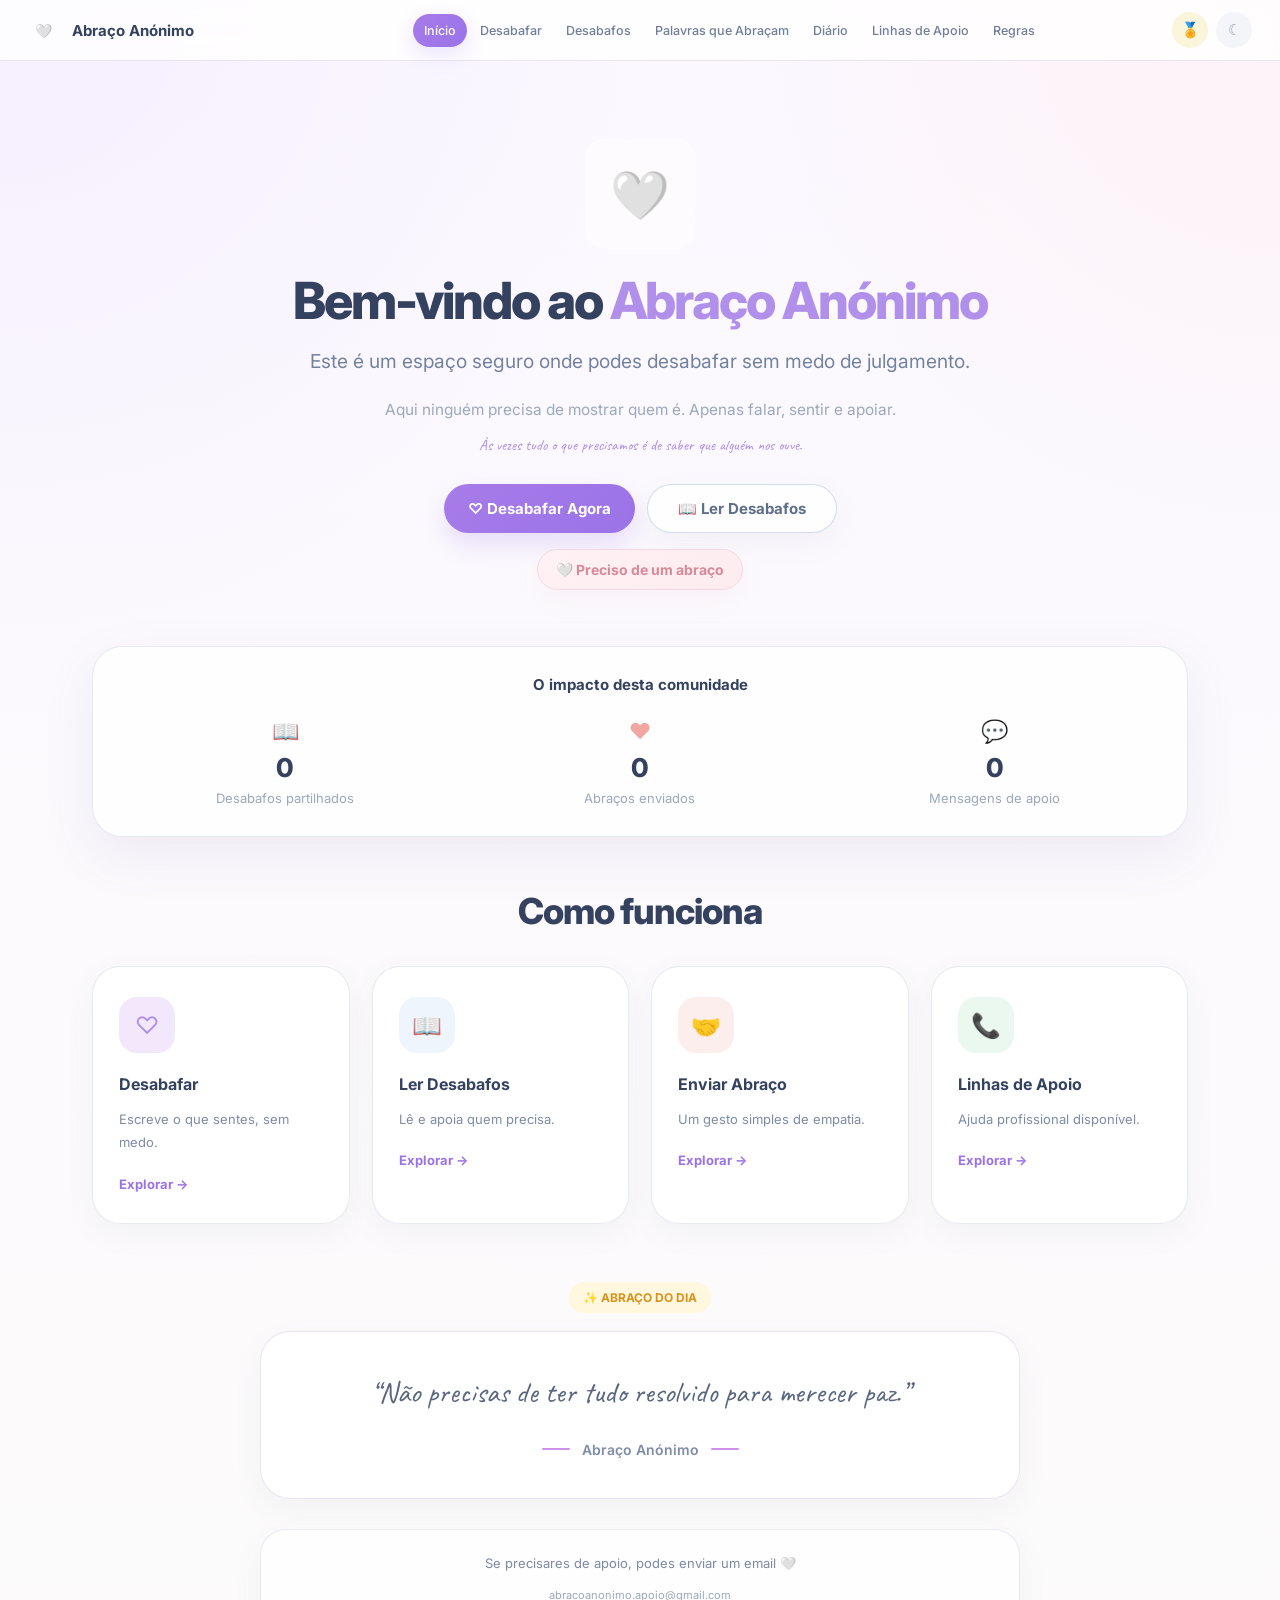
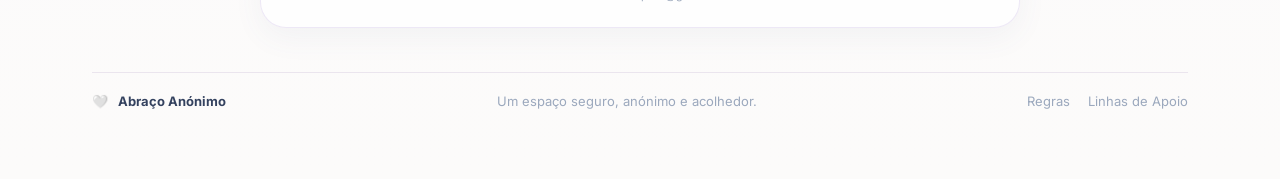
==== index.html @ b9cc1e2c "Update index.html" ====
<!DOCTYPE html>
<html lang="pt">
<head>
  <meta charset="UTF-8" />
  <meta name="viewport" content="width=device-width, initial-scale=1.0" />
  <title>Abraço Anónimo</title>
  <link rel="preconnect" href="https://fonts.googleapis.com">
  <link rel="preconnect" href="https://fonts.gstatic.com" crossorigin>
  <link href="https://fonts.googleapis.com/css2?family=Inter:wght@400;500;600;700;800&family=Caveat:wght@500;600;700&display=swap" rel="stylesheet">

  <style>
    :root {
      --bg-1: #fcfbfa;
      --bg-2: #fbf8ff;
      --text: #34425f;
      --muted: #72829f;
      --muted-2: #9ba8bd;
      --purple: #a27be8;
      --purple-2: #9568e6;
      --purple-soft: #f3e8fb;
      --pink-soft: #fff1f5;
      --pink-border: #f4d8df;
      --blue-soft: #eef5fc;
      --green-soft: #eaf8ef;
      --shadow: 0 18px 50px rgba(119, 95, 168, 0.10);
      --shadow-soft: 0 10px 30px rgba(87, 104, 139, 0.06);
      --card-border: rgba(221, 226, 236, 0.72);
    }

    * {
      box-sizing: border-box;
    }

    html {
      scroll-behavior: smooth;
    }

    body {
      margin: 0;
      font-family: "Inter", sans-serif;
      color: var(--text);
      background:
        radial-gradient(circle at top left, rgba(244,236,255,0.75), transparent 30%),
        radial-gradient(circle at top right, rgba(255,239,243,0.7), transparent 25%),
        linear-gradient(180deg, var(--bg-2) 0%, var(--bg-1) 100%);
      min-height: 100vh;
    }

    .topbar {
      position: sticky;
      top: 0;
      z-index: 60;
      background: rgba(255,255,255,0.78);
      backdrop-filter: blur(14px);
      border-bottom: 1px solid rgba(223, 216, 236, 0.65);
    }

    .nav {
      max-width: 1280px;
      margin: 0 auto;
      padding: 12px 28px;
      display: flex;
      align-items: center;
      justify-content: space-between;
      gap: 34px;
    }

    .brand {
      display: flex;
      align-items: center;
      gap: 14px;
      min-width: 260px;
    }

    .brand-logo {
      width: 30px;
      height: 30px;
      border-radius: 10px;
      display: flex;
      align-items: center;
      justify-content: center;
      background: transparent;
      box-shadow: none;
      font-size: 14px;
    }

    .brand-name {
      font-size: 15px;
      font-weight: 700;
      color: #34425f;
    }

    .menu {
      display: flex;
      align-items: center;
      justify-content: center;
      gap: 2px;
      flex-wrap: wrap;
      flex: 1;
    }

    .menu a {
      text-decoration: none;
      color: #6f7e99;
      font-size: 12.5px;
      font-weight: 500;
      padding: 9px 11px;
      border-radius: 999px;
      transition: 0.2s ease;
    }

    .menu a:hover,
    .menu a.active {
      background: linear-gradient(135deg, #a77ce9, #9b73e8);
      color: white;
      box-shadow: 0 8px 20px rgba(155, 115, 232, 0.18);
    }

    .nav-icons {
      min-width: 82px;
      display: flex;
      justify-content: flex-end;
      gap: 8px;
      align-items: center;
    }

    .icon-btn {
      width: 36px;
      height: 36px;
      border: none;
      border-radius: 50%;
      background: #f4f5f8;
      color: #95a0b7;
      font-size: 15px;
      cursor: pointer;
    }

    .icon-btn.gold {
      background: #fbf5dc;
      color: #d7a520;
    }

    .page,
    .hero,
    .impact-section,
    .how-section,
    .quote-section,
    .support-email-block {
      opacity: 0;
      transform: translateY(24px);
      animation: riseFade 0.7s ease forwards;
    }

    .impact-section {
      animation-delay: 0.12s;
    }

    .how-section {
      animation-delay: 0.22s;
    }

    .quote-section {
      animation-delay: 0.32s;
    }

    .support-email-block {
      animation-delay: 0.40s;
    }

    @keyframes riseFade {
      to {
        opacity: 1;
        transform: translateY(0);
      }
    }

    .page {
      max-width: 1140px;
      margin: 0 auto;
      padding: 34px 22px 70px;
    }

    .hero {
      text-align: center;
      padding: 44px 0 28px;
      position: relative;
    }

    .hero-logo {
      width: 110px;
      height: 110px;
      margin: 0 auto 24px;
      border-radius: 18px;
      display: flex;
      align-items: center;
      justify-content: center;
      background: rgba(255,255,255,0.48);
      color: #b08fe8;
      font-size: 48px;
    }

    .hero h1 {
      margin: 0 0 18px;
      font-size: clamp(32px, 4vw, 58px);
      line-height: 1.06;
      letter-spacing: -0.04em;
      font-weight: 800;
      color: #34425f;
    }

    .hero h1 .accent {
      color: #b090ea;
    }

    .hero-subtitle {
      max-width: 760px;
      margin: 0 auto 18px;
      font-size: clamp(15px, 1.5vw, 20px);
      line-height: 1.7;
      color: var(--muted);
    }

    .hero-small-text {
      max-width: 760px;
      margin: 0 auto 8px;
      font-size: clamp(13px, 1.2vw, 16px);
      line-height: 1.8;
      color: #9ba8bd;
    }

    .hero-quote {
      margin: 0 auto 26px;
      font-family: "Caveat", cursive;
      font-size: clamp(14px, 1.2vw, 17px);
      line-height: 1.7;
      color: #b08fe8;
    }

    .hero-buttons {
      display: flex;
      gap: 12px;
      flex-wrap: wrap;
      justify-content: center;
      margin-top: 24px;
    }

    .primary-btn,
    .secondary-btn,
    .hug-btn {
      border-radius: 999px;
      font-weight: 700;
      cursor: pointer;
      transition: 0.2s ease;
      text-decoration: none;
      display: inline-flex;
      align-items: center;
      justify-content: center;
      gap: 10px;
      font-family: inherit;
    }

    .primary-btn {
      padding: 14px 24px;
      font-size: 15px;
      min-width: 190px;
      color: white;
      border: none;
      background: linear-gradient(135deg, #a77ce9, #9b73e8);
      box-shadow: 0 12px 24px rgba(155, 115, 232, 0.20);
    }

    .secondary-btn {
      padding: 14px 24px;
      font-size: 15px;
      min-width: 190px;
      color: #5f6e8b;
      border: 1px solid rgba(209, 219, 234, 0.95);
      background: rgba(255,255,255,0.74);
      box-shadow: var(--shadow-soft);
    }

    .hug-btn-wrap {
      margin-top: 16px;
      display: flex;
      justify-content: center;
    }

    .hug-btn {
      padding: 11px 18px;
      font-size: 14px;
      min-width: 160px;
      background: linear-gradient(135deg, #fff1f5, #fdecef);
      color: #d88997;
      border: 1px solid var(--pink-border);
      box-shadow: 0 10px 22px rgba(230, 183, 194, 0.10);
    }

    .primary-btn:hover,
    .secondary-btn:hover,
    .hug-btn:hover {
      transform: translateY(-1px);
    }

    .impact-section {
      margin: 28px 0 54px;
    }

    .impact-card {
      background: rgba(255,255,255,0.84);
      border: 1px solid var(--card-border);
      border-radius: 30px;
      box-shadow: var(--shadow);
      padding: 28px 24px;
      text-align: center;
    }

    .impact-title {
      font-size: 15px;
      font-weight: 700;
      margin-bottom: 24px;
    }

    .impact-grid {
      display: grid;
      grid-template-columns: repeat(3, 1fr);
      gap: 18px;
    }

    .impact-item {
      text-align: center;
    }

    .impact-icon {
      font-size: 22px;
      margin-bottom: 8px;
    }

    .impact-number {
      font-size: 26px;
      font-weight: 800;
      margin-bottom: 6px;
    }

    .impact-label {
      font-size: 13px;
      color: #9ba8bd;
      line-height: 1.5;
    }

    .how-section {
      margin-bottom: 58px;
    }

    .section-title {
      text-align: center;
      font-size: clamp(24px, 2.8vw, 40px);
      font-weight: 800;
      line-height: 1.15;
      letter-spacing: -0.03em;
      margin: 0 0 34px;
    }

    .how-grid {
      display: grid;
      grid-template-columns: repeat(4, 1fr);
      gap: 22px;
    }

    .how-card {
      background: rgba(255,255,255,0.84);
      border: 1px solid var(--card-border);
      border-radius: 28px;
      box-shadow: var(--shadow-soft);
      padding: 30px 26px;
      min-height: 220px;
    }

    .how-icon {
      width: 56px;
      height: 56px;
      border-radius: 18px;
      display: flex;
      align-items: center;
      justify-content: center;
      font-size: 24px;
      margin-bottom: 20px;
    }

    .how-icon.purple { background: #f3e8fb; color: #b08fe8; }
    .how-icon.blue { background: #eef5fc; color: #9bbfd6; }
    .how-icon.pink { background: #fdeeee; color: #f0a7a2; }
    .how-icon.green { background: #eaf8ef; color: #39c26e; }

    .how-card h3 {
      margin: 0 0 12px;
      font-size: 16px;
      line-height: 1.4;
    }

    .how-card p {
      margin: 0 0 18px;
      font-size: 13px;
      line-height: 1.8;
      color: #7d8ca6;
    }

    .how-link {
      text-decoration: none;
      color: #9b73e8;
      font-size: 13px;
      font-weight: 700;
    }

    .quote-section {
      margin-bottom: 26px;
      text-align: center;
    }

    .quote-badge {
      display: inline-flex;
      align-items: center;
      justify-content: center;
      gap: 8px;
      padding: 8px 14px;
      border-radius: 999px;
      background: #fff8de;
      color: #d7931e;
      font-size: 12px;
      font-weight: 700;
      margin-bottom: 18px;
    }

    .quote-card {
      background: rgba(255,255,255,0.84);
      border: 1px solid rgba(232, 224, 240, 0.86);
      border-radius: 30px;
      box-shadow: var(--shadow-soft);
      padding: 40px 32px;
      max-width: 760px;
      margin: 0 auto;
    }

    .daily-quote-text {
      font-family: "Caveat", cursive;
      font-size: clamp(24px, 2.3vw, 42px);
      line-height: 1.45;
      color: #58667f;
      margin-bottom: 20px;
      white-space: pre-line;
    }

    .daily-quote-author {
      display: inline-flex;
      align-items: center;
      gap: 12px;
      color: #7f8ca7;
      font-size: 14px;
      font-weight: 600;
    }

    .daily-quote-author::before,
    .daily-quote-author::after {
      content: "";
      width: 28px;
      height: 2px;
      border-radius: 999px;
      background: #cf8ee9;
      display: inline-block;
    }

    .support-email-block {
      margin: 30px auto 0;
      max-width: 760px;
      text-align: center;
      background: rgba(255,255,255,0.72);
      border: 1px solid rgba(223, 214, 239, 0.55);
      border-radius: 26px;
      padding: 22px 18px;
      box-shadow: var(--shadow-soft);
    }

    .support-email-text {
      font-size: 13px;
      color: #7d8aa3;
      margin: 0 0 12px;
      line-height: 1.75;
    }

    .support-email-btn {
      display: inline-block;
      padding: 12px 18px;
      border-radius: 999px;
      background: linear-gradient(135deg, #f3ebff, #efe4fb);
      color: #8a69d8;
      font-size: 13px;
      text-decoration: none;
      font-weight: 600;
      box-shadow: 0 8px 20px rgba(170,140,230,0.15);
      transition: all 0.2s ease;
    }

    .support-email-btn:hover {
      transform: translateY(-1px);
    }

    .support-email-note {
      margin: 10px 0 0;
      font-size: 11px;
      color: #9aa7bb;
      line-height: 1.7;
    }

    .footer {
      margin-top: 44px;
      border-top: 1px solid rgba(230, 224, 236, 0.8);
      padding: 20px 0 0;
      display: flex;
      justify-content: space-between;
      gap: 20px;
      align-items: center;
      flex-wrap: wrap;
      color: #9ba8bd;
      font-size: 13px;
    }

    .footer-brand {
      display: flex;
      align-items: center;
      gap: 10px;
      color: #34425f;
      font-weight: 700;
    }

    .footer-links {
      display: flex;
      gap: 18px;
      flex-wrap: wrap;
    }

    .footer-links a {
      text-decoration: none;
      color: #9ba8bd;
    }

    .modal-overlay {
      position: fixed;
      inset: 0;
      background: rgba(26, 27, 38, 0.32);
      backdrop-filter: blur(7px);
      display: none;
      align-items: center;
      justify-content: center;
      z-index: 120;
      padding: 18px;
    }

    .modal-overlay.open {
      display: flex;
    }

    .hug-modal {
      width: 100%;
      max-width: 450px;
      background: rgba(255,255,255,0.96);
      border: 1px solid rgba(235, 228, 242, 0.92);
      border-radius: 30px;
      box-shadow: 0 24px 70px rgba(70, 72, 98, 0.18);
      padding: 28px 26px 30px;
      text-align: center;
      position: relative;
    }

    .modal-close {
      position: absolute;
      top: 14px;
      right: 16px;
      border: none;
      background: transparent;
      color: #c5ccd9;
      font-size: 28px;
      cursor: pointer;
      line-height: 1;
    }

    .hug-icon {
      width: 74px;
      height: 74px;
      border-radius: 50%;
      background: #fdeeee;
      color: #f0a7a2;
      display: flex;
      align-items: center;
      justify-content: center;
      font-size: 34px;
      margin: 0 auto 18px;
    }

    .hug-modal h2 {
      margin: 0 0 14px;
      font-size: 18px;
      line-height: 1.4;
    }

    .hug-quote {
      font-family: "Caveat", cursive;
      font-size: 24px;
      line-height: 1.55;
      color: #58667f;
      margin-bottom: 8px;
    }

    .hug-author {
      font-size: 13px;
      color: #91a0b6;
      font-weight: 700;
      margin-bottom: 20px;
    }

    .hug-message {
      font-size: 14px;
      line-height: 1.75;
      color: #8d9bb2;
      max-width: 320px;
      margin: 0 auto;
    }

    @media (max-width: 980px) {
      .impact-grid {
        grid-template-columns: 1fr;
      }

      .how-grid {
        grid-template-columns: repeat(2, 1fr);
      }
    }

    @media (max-width: 760px) {
      .nav {
        flex-direction: column;
        align-items: stretch;
      }

      .brand,
      .nav-icons {
        justify-content: center;
      }

      .page {
        padding-top: 26px;
      }

      .hero {
        padding-top: 26px;
      }

      .hero h1 {
        font-size: clamp(28px, 8vw, 42px);
      }

      .hero-buttons {
        flex-direction: column;
        align-items: center;
      }

      .primary-btn,
      .secondary-btn {
        width: 100%;
        max-width: 280px;
      }

      .impact-card,
      .how-card,
      .quote-card {
        padding-left: 20px;
        padding-right: 20px;
      }

      .how-grid {
        grid-template-columns: 1fr;
      }

      .footer {
        flex-direction: column;
        align-items: flex-start;
      }
    }
  </style>
</head>
<body>
  <header class="topbar">
    <nav class="nav">
      <div class="brand">
        <div class="brand-logo">🤍</div>
        <div class="brand-name">Abraço Anónimo</div>
      </div>

      <div class="menu">
        <a href="index.html" class="active">Início</a>
        <a href="desabafar.html">Desabafar</a>
        <a href="desabafos.html">Desabafos</a>
        <a href="palavras.html">Palavras que Abraçam</a>
        <a href="diario.html">Diário</a>
        <a href="linhas.html">Linhas de Apoio</a>
        <a href="regras.html">Regras</a>
      </div>

      <div class="nav-icons">
        <button class="icon-btn gold" type="button" title="Conquistas">🏅</button>
        <button class="icon-btn" type="button" title="Modo">☾</button>
      </div>
    </nav>
  </header>

  <main class="page">
    <section class="hero">
      <div class="hero-logo">🤍</div>

      <h1>Bem-vindo ao <span class="accent">Abraço Anónimo</span></h1>

      <p class="hero-subtitle">
        Este é um espaço seguro onde podes desabafar sem medo de julgamento.
      </p>

      <p class="hero-small-text">
        Aqui ninguém precisa de mostrar quem é. Apenas falar, sentir e apoiar.
      </p>

      <p class="hero-quote">
        Às vezes tudo o que precisamos é de saber que alguém nos ouve.
      </p>

      <div class="hero-buttons">
        <a class="primary-btn" href="desabafar.html">♡ Desabafar Agora</a>
        <a class="secondary-btn" href="desabafos.html">📖 Ler Desabafos</a>
      </div>

      <div class="hug-btn-wrap">
        <button class="hug-btn" id="openHugModal" type="button">🤍 Preciso de um abraço</button>
      </div>
    </section>

    <section class="impact-section">
      <div class="impact-card">
        <div class="impact-title">O impacto desta comunidade</div>

        <div class="impact-grid">
          <div class="impact-item">
            <div class="impact-icon" style="color:#b08fe8;">📖</div>
            <div class="impact-number" id="impactConfessions">0</div>
            <div class="impact-label">Desabafos partilhados</div>
          </div>

          <div class="impact-item">
            <div class="impact-icon" style="color:#f0a7a2;">♥</div>
            <div class="impact-number" id="impactHugs">0</div>
            <div class="impact-label">Abraços enviados</div>
          </div>

          <div class="impact-item">
            <div class="impact-icon" style="color:#9bbfd6;">💬</div>
            <div class="impact-number" id="impactComments">0</div>
            <div class="impact-label">Mensagens de apoio</div>
          </div>
        </div>
      </div>
    </section>

    <section class="how-section">
      <h2 class="section-title">Como funciona</h2>

      <div class="how-grid">
        <article class="how-card">
          <div class="how-icon purple">♡</div>
          <h3>Desabafar</h3>
          <p>Escreve o que sentes, sem medo.</p>
          <a class="how-link" href="desabafar.html">Explorar →</a>
        </article>

        <article class="how-card">
          <div class="how-icon blue">📖</div>
          <h3>Ler Desabafos</h3>
          <p>Lê e apoia quem precisa.</p>
          <a class="how-link" href="desabafos.html">Explorar →</a>
        </article>

        <article class="how-card">
          <div class="how-icon pink">🤝</div>
          <h3>Enviar Abraço</h3>
          <p>Um gesto simples de empatia.</p>
          <a class="how-link" href="desabafos.html">Explorar →</a>
        </article>

        <article class="how-card">
          <div class="how-icon green">📞</div>
          <h3>Linhas de Apoio</h3>
          <p>Ajuda profissional disponível.</p>
          <a class="how-link" href="linhas.html">Explorar →</a>
        </article>
      </div>
    </section>

    <section class="quote-section">
      <div class="quote-badge">✨ ABRAÇO DO DIA</div>

      <div class="quote-card">
        <div class="daily-quote-text" id="dailyQuoteText">
          “Não precisas de ter tudo resolvido para merecer paz.”
        </div>
        <div class="daily-quote-author" id="dailyQuoteAuthor">Abraço Anónimo</div>
      </div>
    </section>

    <div class="support-email-block">
      <p class="support-email-text">
    Se precisares de apoio, podes enviar um email 🤍
  </p>

  <p class="support-email-note">
    abracoanonimo.apoio@gmail.com
  </p>
</div>
      
    <footer class="footer">
      <div class="footer-brand">
        <span>🤍</span>
        <span>Abraço Anónimo</span>
      </div>

      <div>Um espaço seguro, anónimo e acolhedor.</div>

      <div class="footer-links">
        <a href="regras.html">Regras</a>
        <a href="linhas.html">Linhas de Apoio</a>
      </div>
    </footer>
  </main>

  <div class="modal-overlay" id="hugModal">
    <div class="hug-modal">
      <button class="modal-close" id="closeHugModal" type="button">×</button>

      <div class="hug-icon">♥</div>
      <h2>Recebe este abraço</h2>
      <div class="hug-quote" id="hugQuoteText">
        “Nem todos os dias precisamos de ser fortes.”
      </div>
      <div class="hug-author" id="hugQuoteAuthor">Abraço Anónimo</div>
      <div class="hug-message">
        Não estás sozinho/a. Alguém neste mundo importa-se contigo.
      </div>
    </div>
  </div>

  <script>
    const hugQuotes = [
      {
        text: "“Nem todos os dias precisamos de ser fortes.”",
        author: "Abraço Anónimo"
      },
      {
        text: "“Sentir também é uma forma de resistir.”",
        author: "Abraço Anónimo"
      },
      {
        text: "“A tua dor é válida, e mereces ser ouvido/a.”",
        author: "Abraço Anónimo"
      },
      {
        text: "“Que não seja imortal, posto que é chama, mas que seja infinito enquanto dure.”",
        author: "Vinicius de Moraes"
      }
    ];

    const dailyQuotes = [
      {
        text: "“Não precisas de ter tudo resolvido para merecer paz.”",
        author: "Abraço Anónimo"
      },
      {
        text: "“Sentir também é uma forma de resistir.”",
        author: "Abraço Anónimo"
      },
      {
        text: "“Tenho em mim todos os sonhos do mundo.”",
        author: "Fernando Pessoa"
      },
      {
        text: "“Tudo vale a pena se a alma não é pequena.”",
        author: "Fernando Pessoa"
      },
      {
        text: "“Carpe diem, quam minimum credula postero.”",
        author: "Horácio"
      }
    ];

    function getDailySeed() {
      const now = new Date();
      return `${now.getFullYear()}-${now.getMonth() + 1}-${now.getDate()}`;
    }

    function seedIndex(length, seedString) {
      let seed = 0;
      for (let i = 0; i < seedString.length; i++) {
        seed += seedString.charCodeAt(i);
      }
      return seed % length;
    }

    function updateDailyQuote() {
      const index = seedIndex(dailyQuotes.length, getDailySeed());
      document.getElementById("dailyQuoteText").textContent = dailyQuotes[index].text;
      document.getElementById("dailyQuoteAuthor").textContent = dailyQuotes[index].author;
    }

    function updateImpactStats() {
      const confessions = JSON.parse(localStorage.getItem("abraco_desabafos") || "[]");

      let totalHugs = 0;
      let totalComments = 0;

      confessions.forEach(post => {
        totalHugs += post.hugs || 0;
        totalComments += (post.comments || []).length;
      });

      document.getElementById("impactConfessions").textContent = confessions.length;
      document.getElementById("impactHugs").textContent = totalHugs;
      document.getElementById("impactComments").textContent = totalComments;
    }

    updateDailyQuote();
    updateImpactStats();

    const hugModal = document.getElementById("hugModal");
    const openHugModal = document.getElementById("openHugModal");
    const closeHugModal = document.getElementById("closeHugModal");
    const hugQuoteText = document.getElementById("hugQuoteText");
    const hugQuoteAuthor = document.getElementById("hugQuoteAuthor");

    openHugModal.addEventListener("click", () => {
      const random = Math.floor(Math.random() * hugQuotes.length);
      hugQuoteText.textContent = hugQuotes[random].text;
      hugQuoteAuthor.textContent = hugQuotes[random].author;
      hugModal.classList.add("open");
    });

    closeHugModal.addEventListener("click", () => {
      hugModal.classList.remove("open");
    });

    hugModal.addEventListener("click", (e) => {
      if (e.target === hugModal) hugModal.classList.remove("open");
    });
  </script>
</body>
</html>
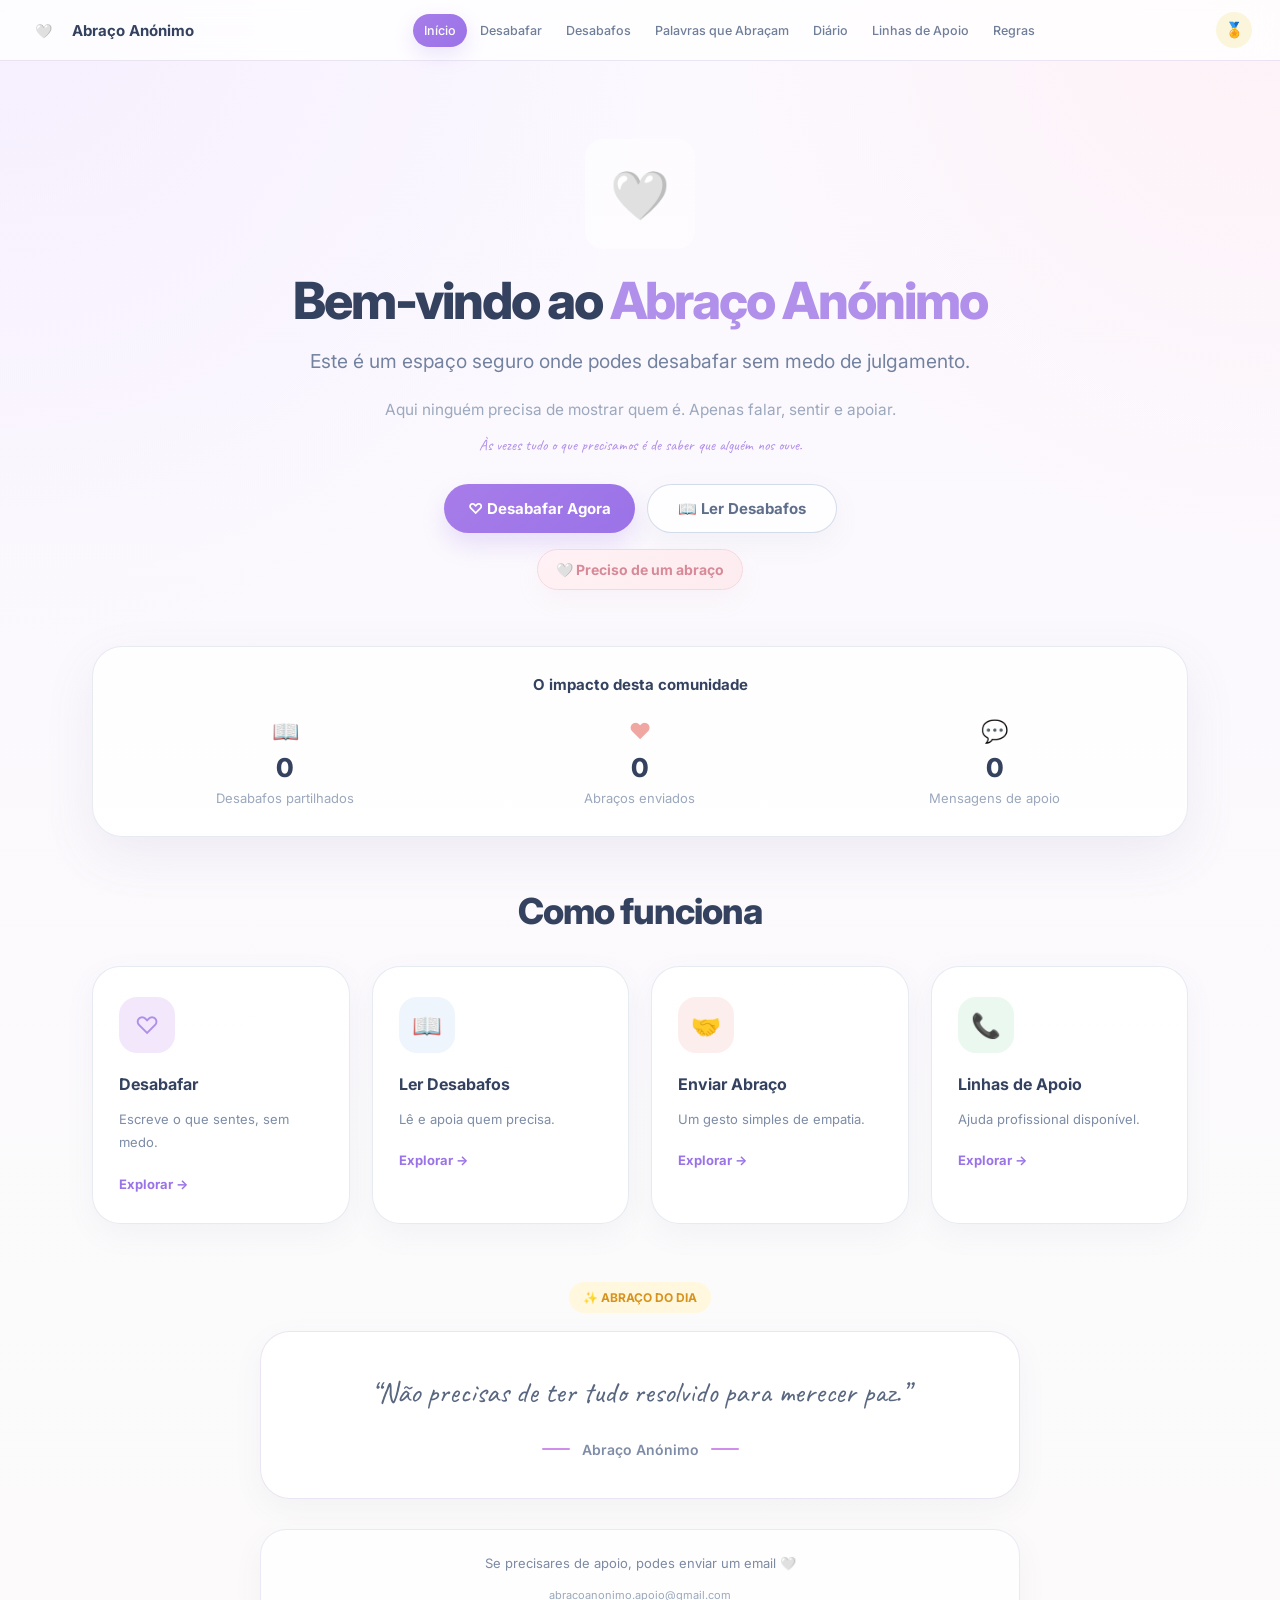
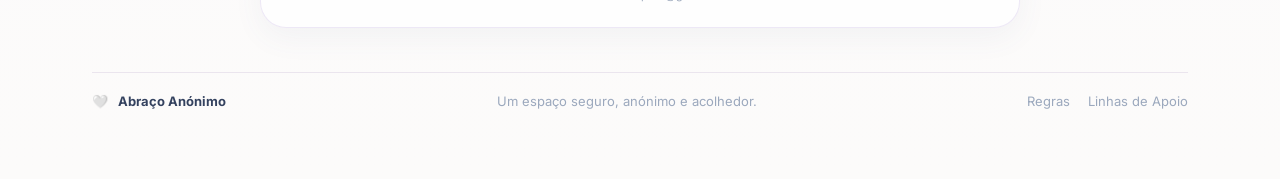
==== commit 31cdd1cd: "Update index.html" ====
--- a/index.html
+++ b/index.html
@@ -706,7 +706,6 @@
 
       <div class="nav-icons">
         <button class="icon-btn gold" type="button" title="Conquistas">🏅</button>
-        <button class="icon-btn" type="button" title="Modo">☾</button>
       </div>
     </nav>
   </header>
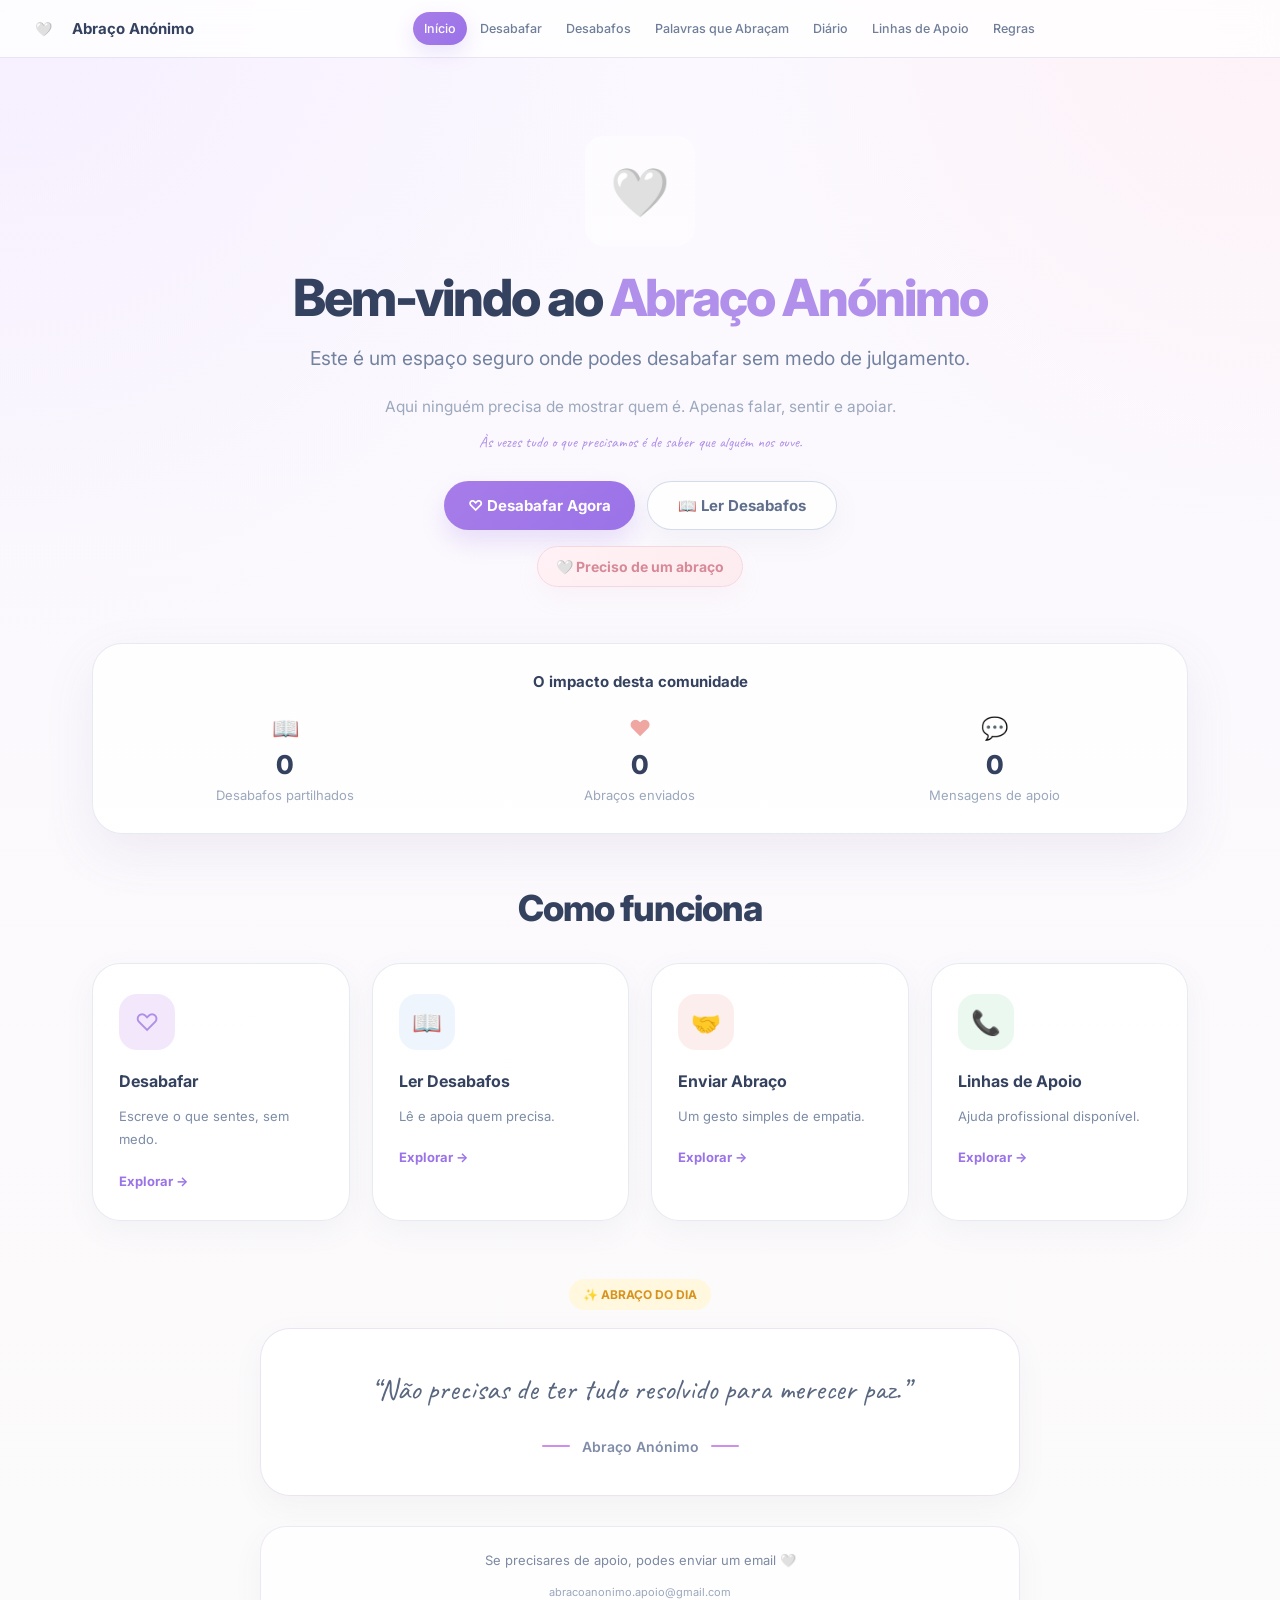
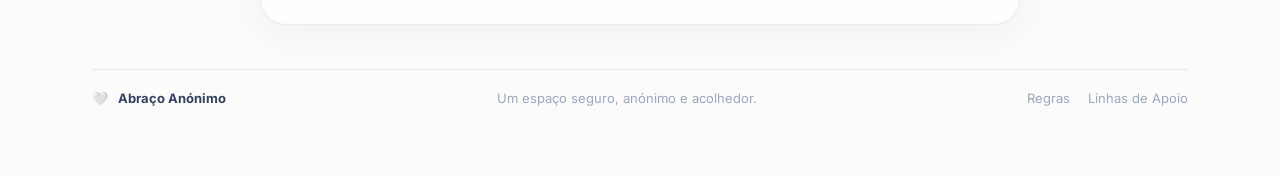
==== commit 04272050: "Update index.html" ====
--- a/index.html
+++ b/index.html
@@ -704,10 +704,8 @@
         <a href="regras.html">Regras</a>
       </div>
 
-      <div class="nav-icons">
-        <button class="icon-btn gold" type="button" title="Conquistas">🏅</button>
-      </div>
-    </nav>
+      <div class="nav-icons"></div>
+  </nav>
   </header>
 
   <main class="page">
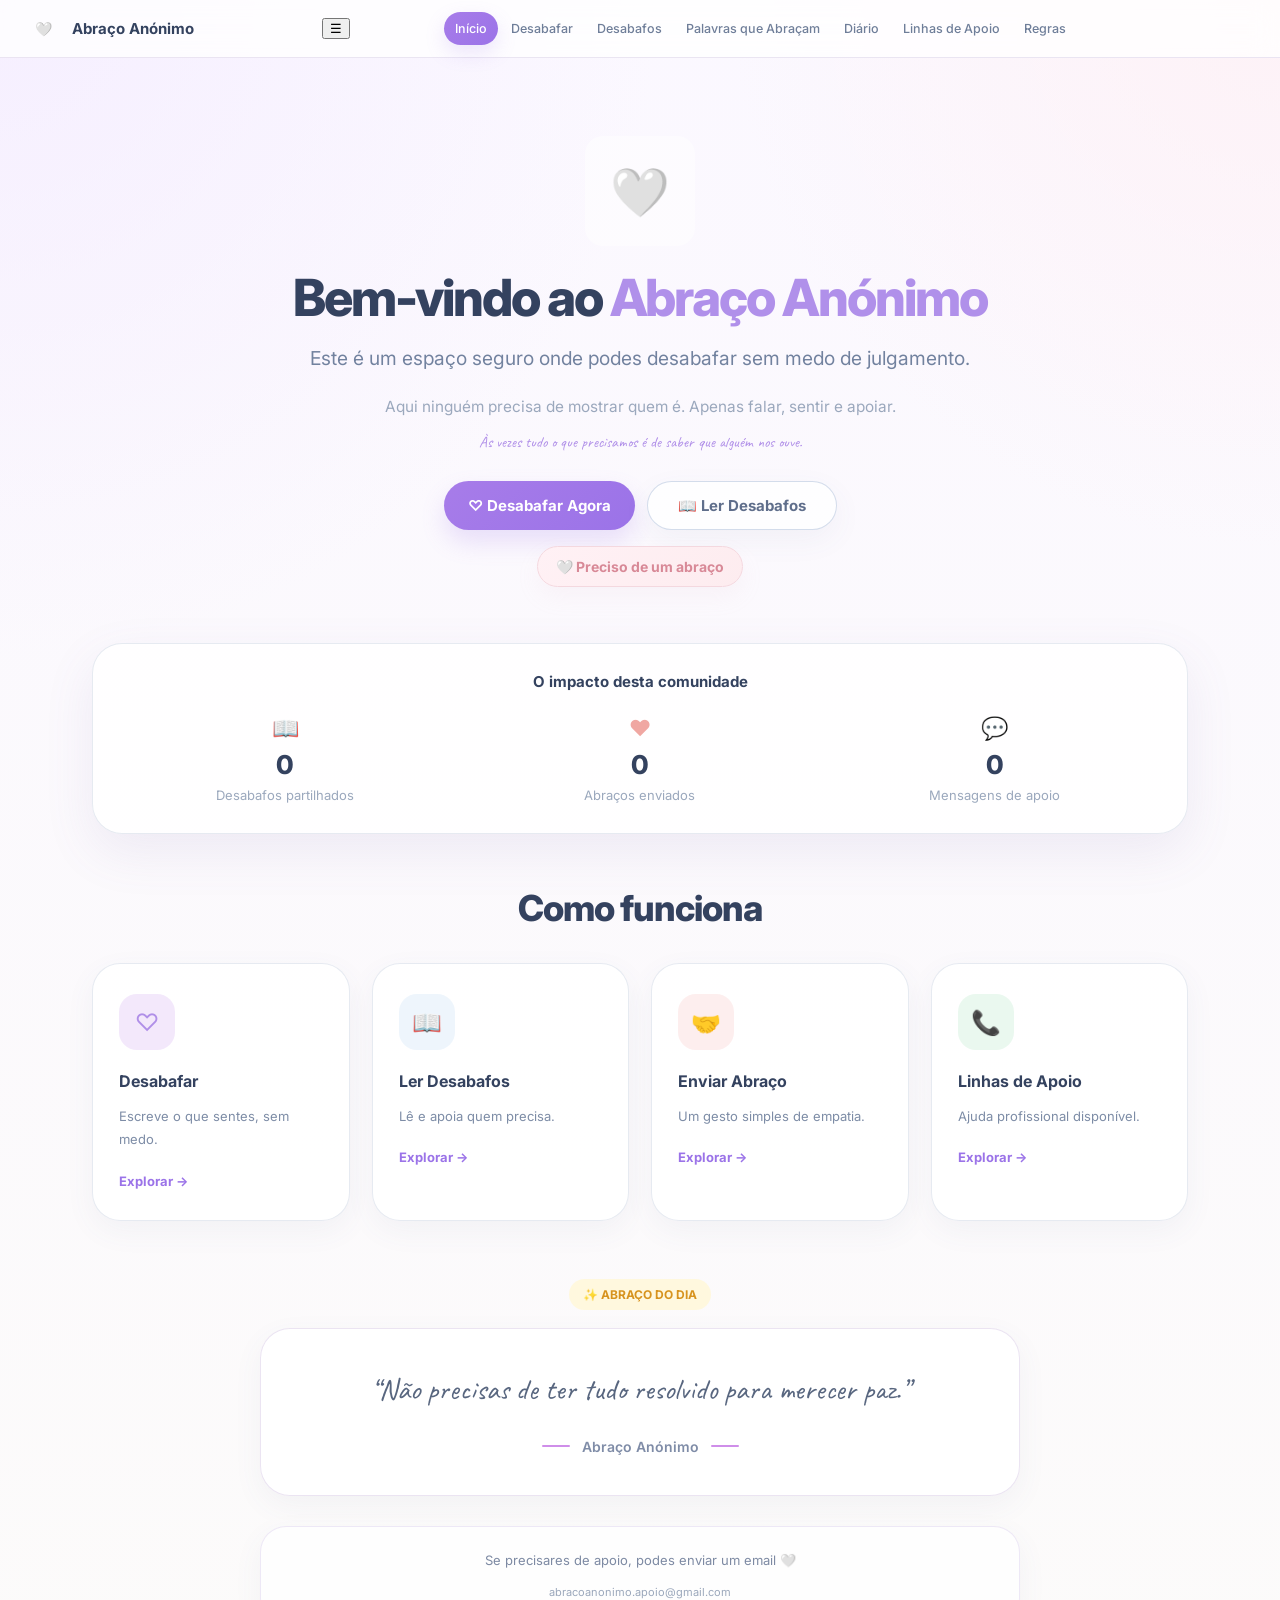
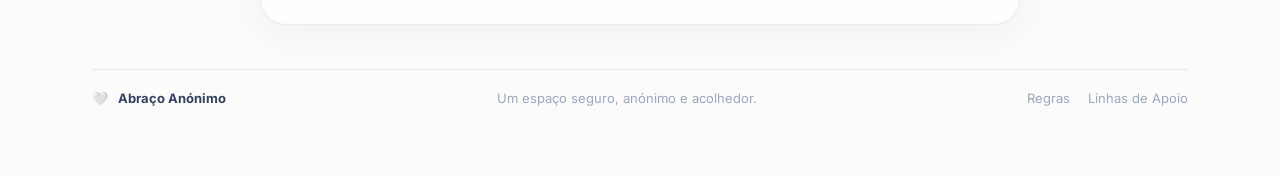
==== commit 7d74f9e0: "Update index.html" ====
--- a/index.html
+++ b/index.html
@@ -704,7 +704,7 @@
         <a href="regras.html">Regras</a>
       </div>
 
-      <div class="nav-icons"></div>
+     <div class="nav-icons"></div>
   </nav>
   </header>
 
@@ -950,5 +950,6 @@
       if (e.target === hugModal) hugModal.classList.remove("open");
     });
   </script>
+  <script src="mobile-fix.js"></script>
 </body>
 </html>
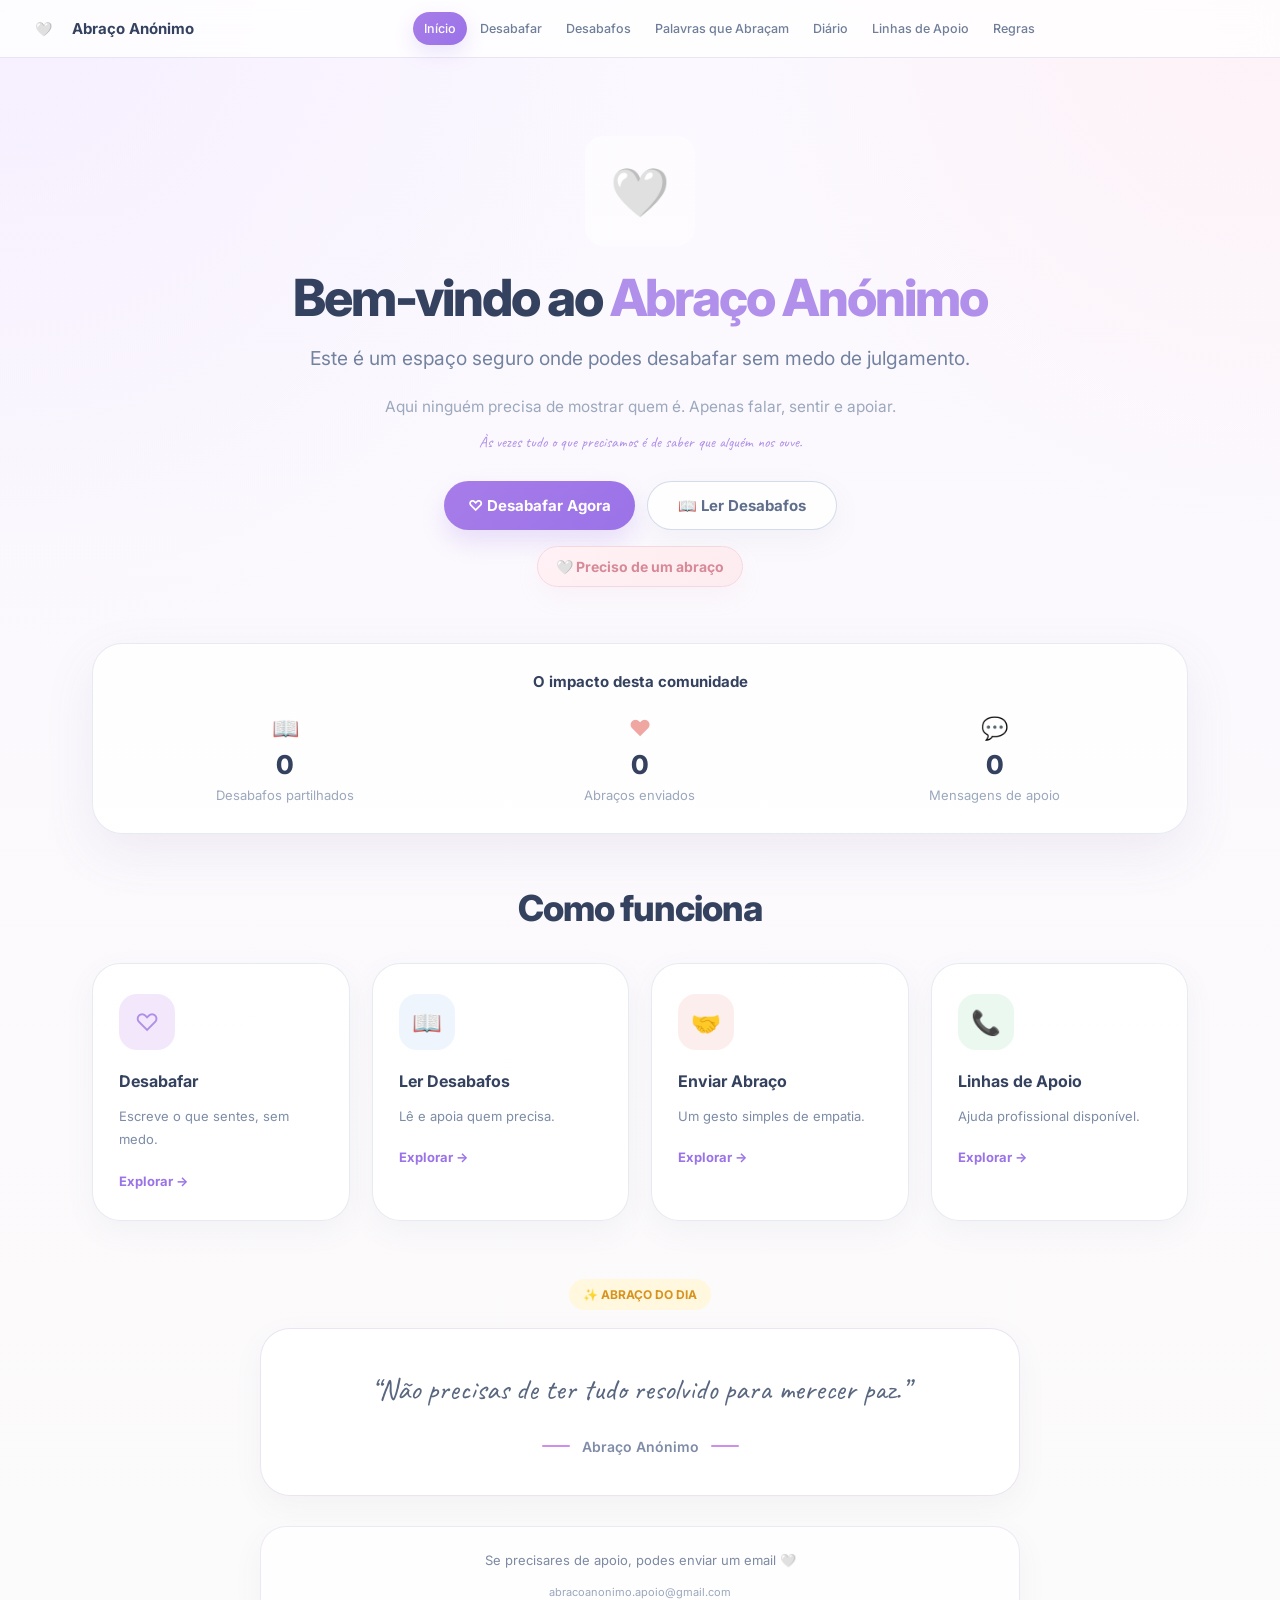
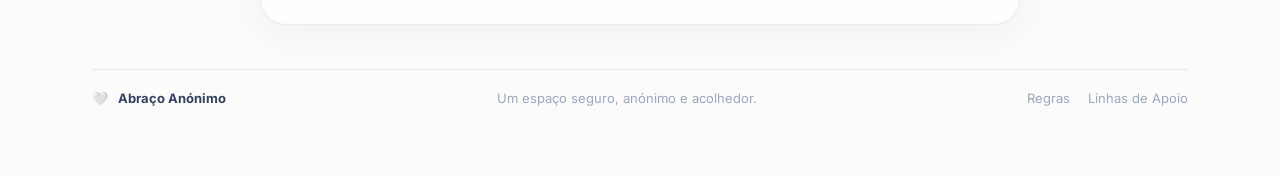
==== commit 452205ce: "Update index.html" ====
--- a/index.html
+++ b/index.html
@@ -950,6 +950,6 @@
       if (e.target === hugModal) hugModal.classList.remove("open");
     });
   </script>
-  <script src="mobile-fix.js"></script>
+  <script src="mobile-menu.js"></script>
 </body>
 </html>
